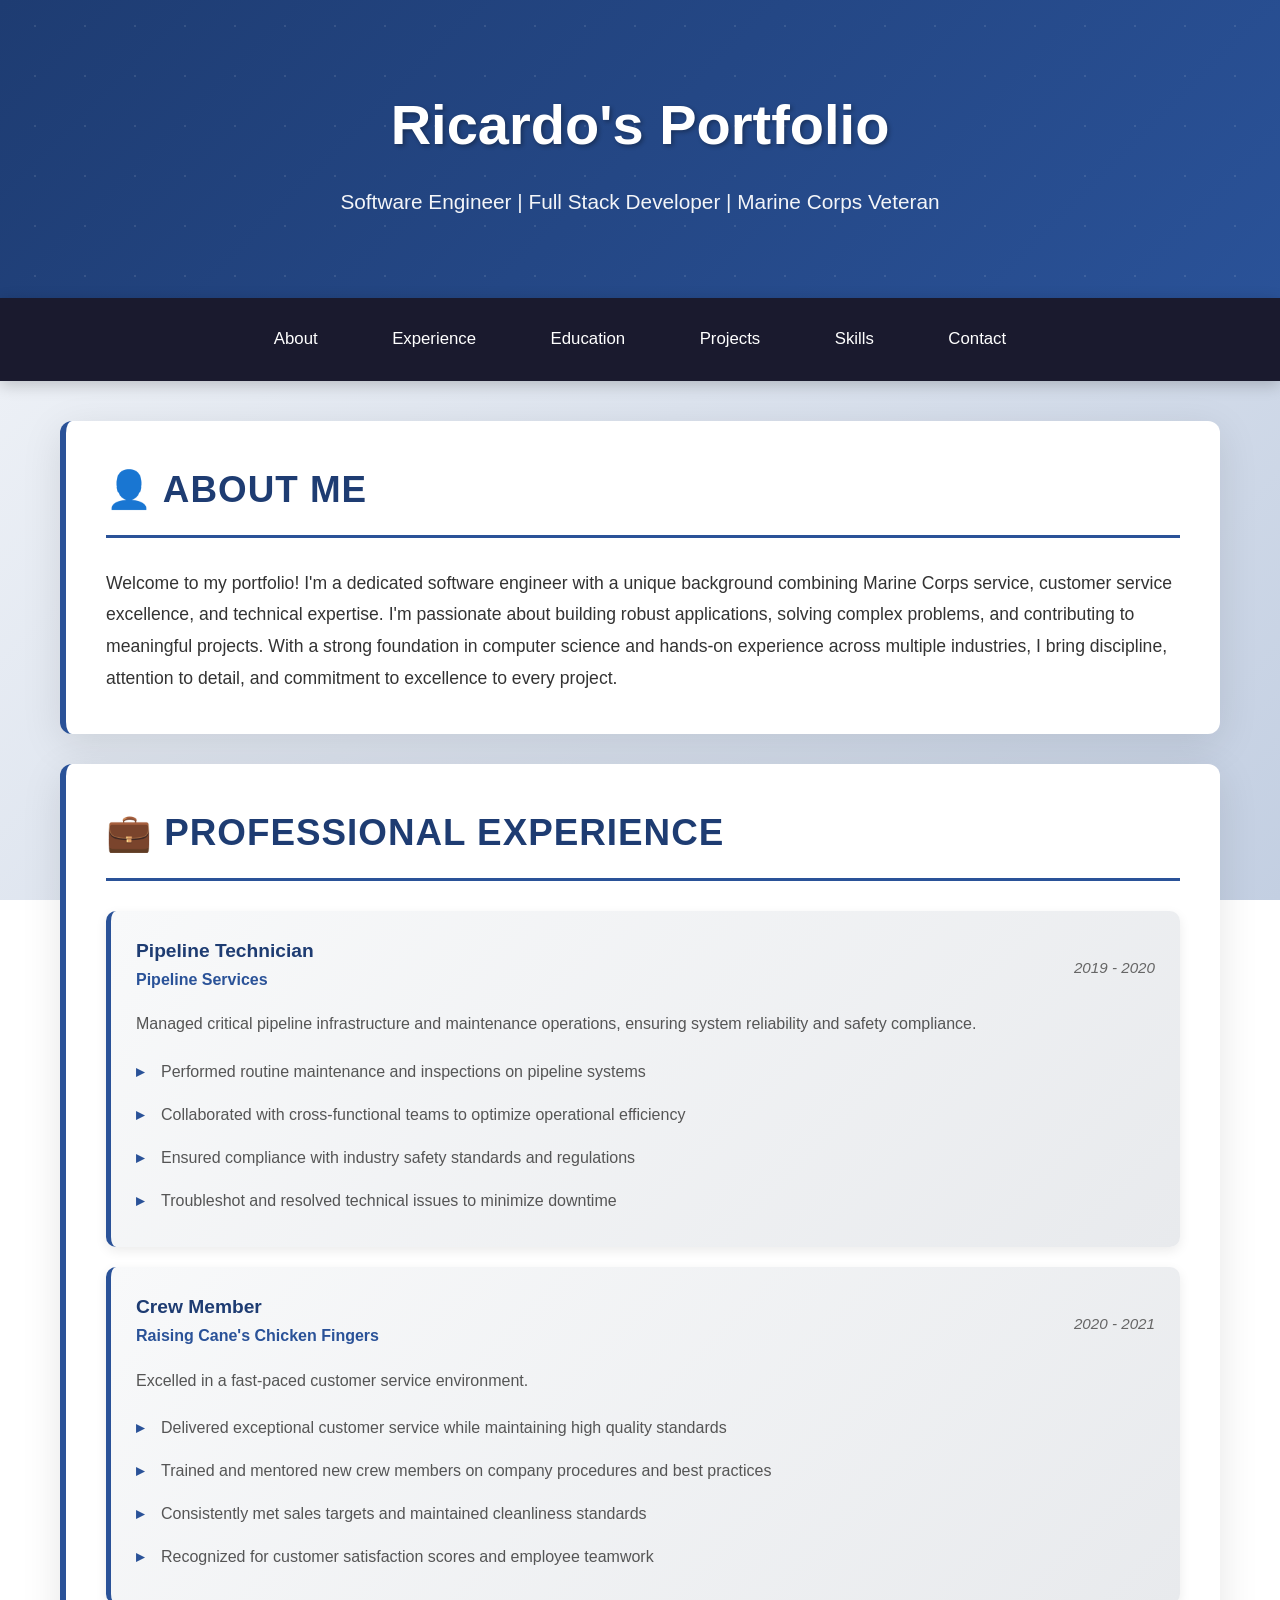
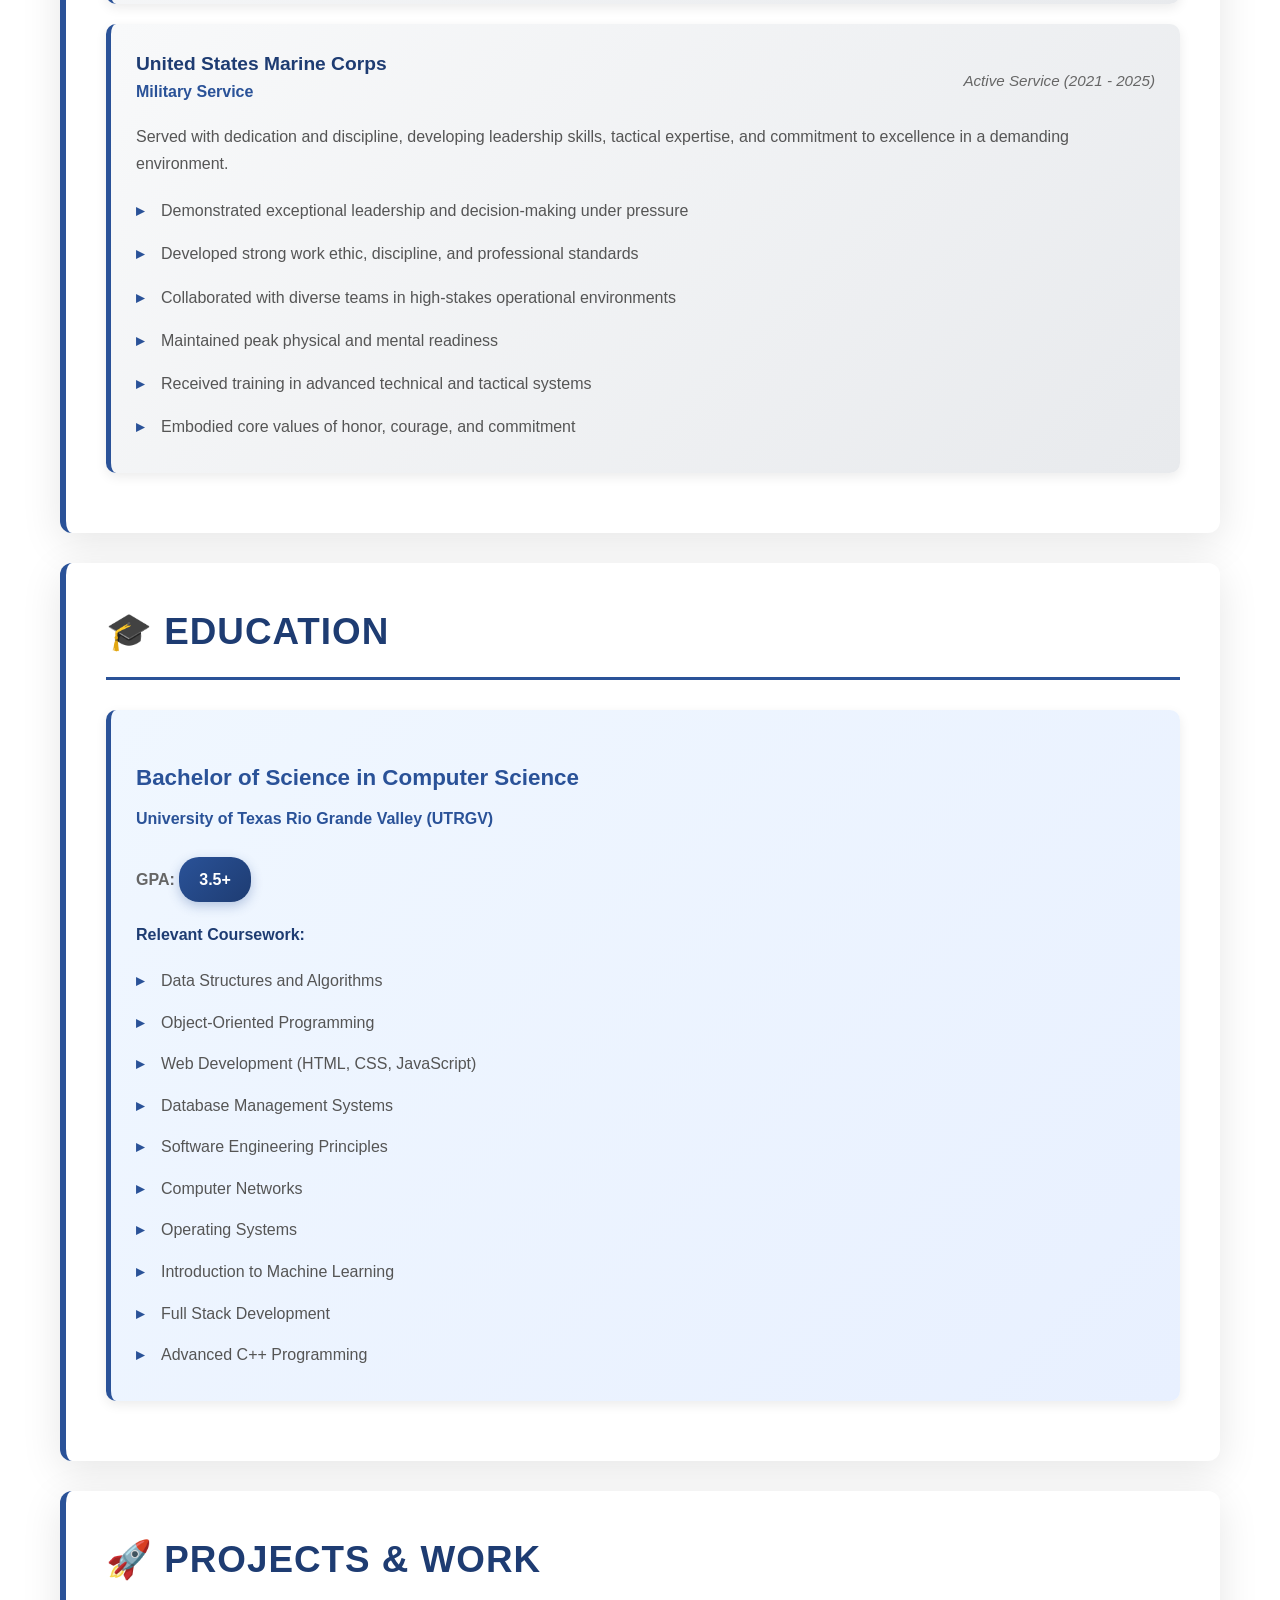
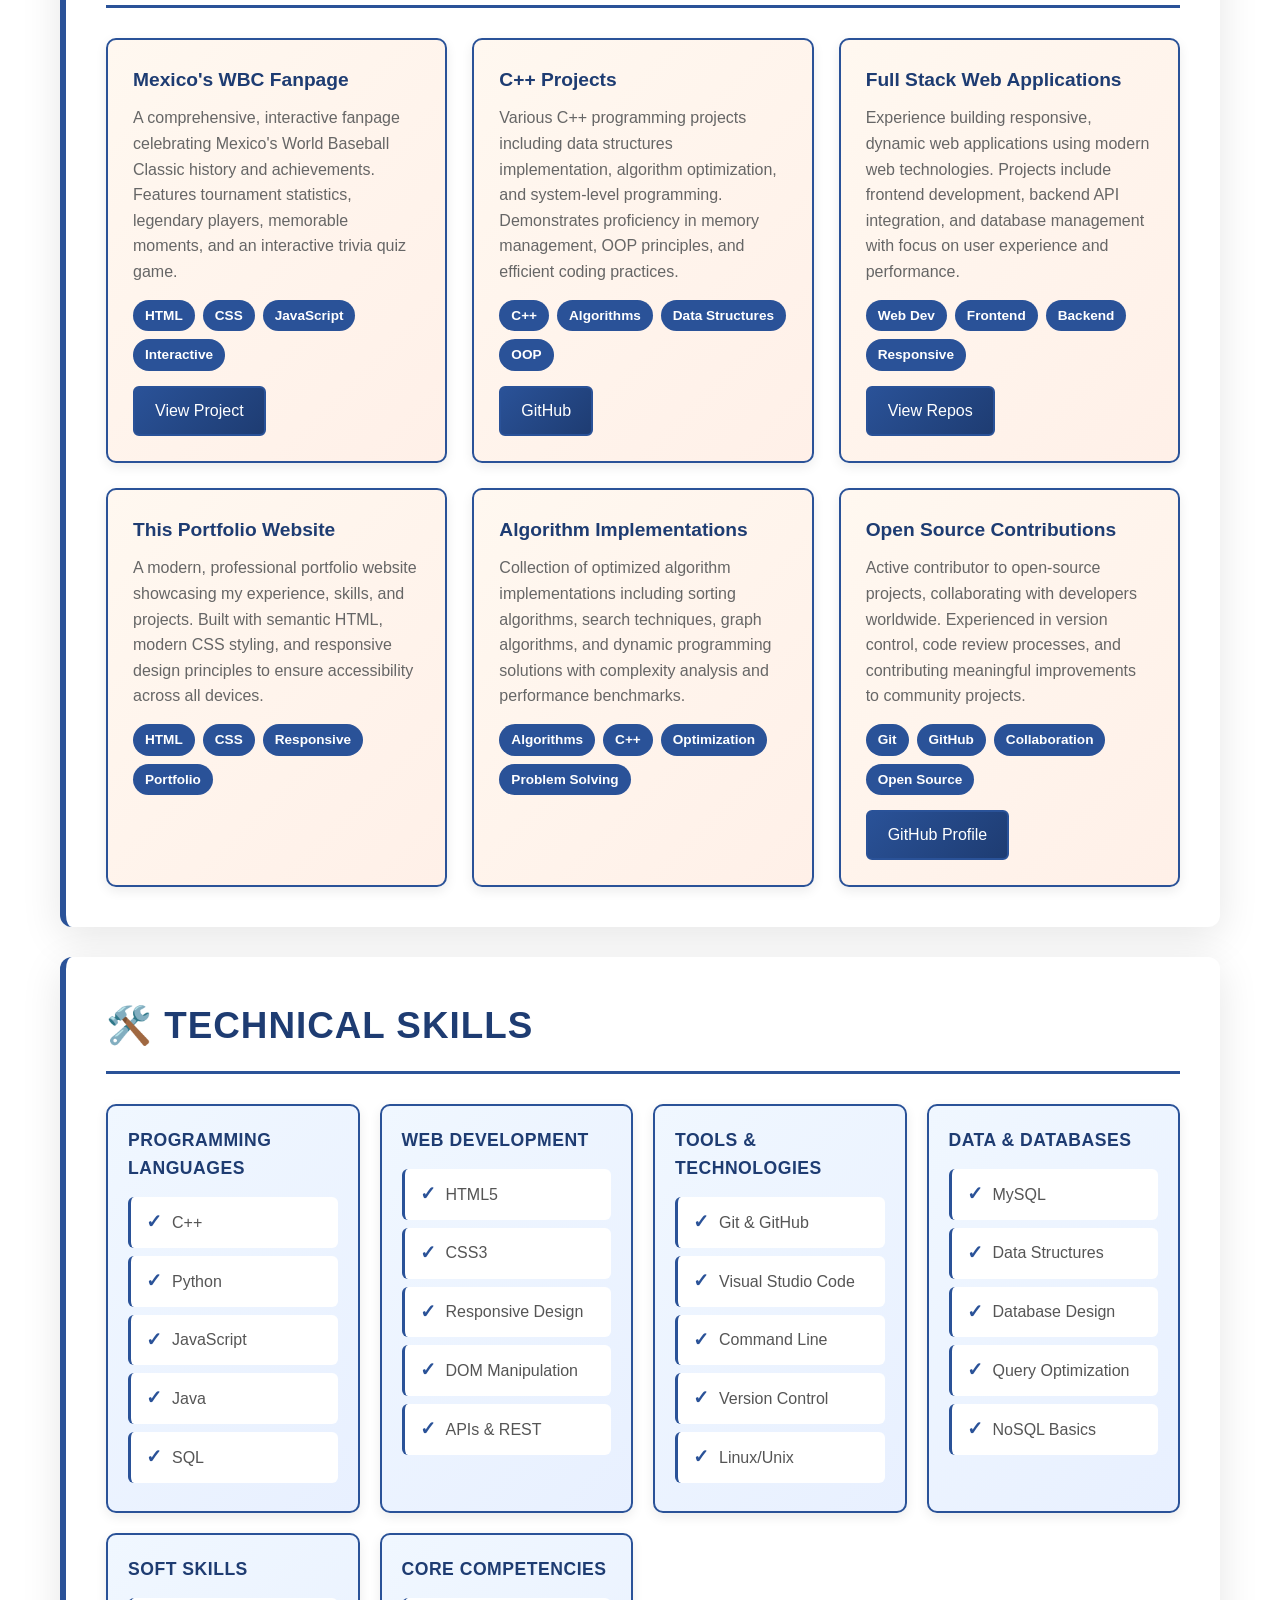
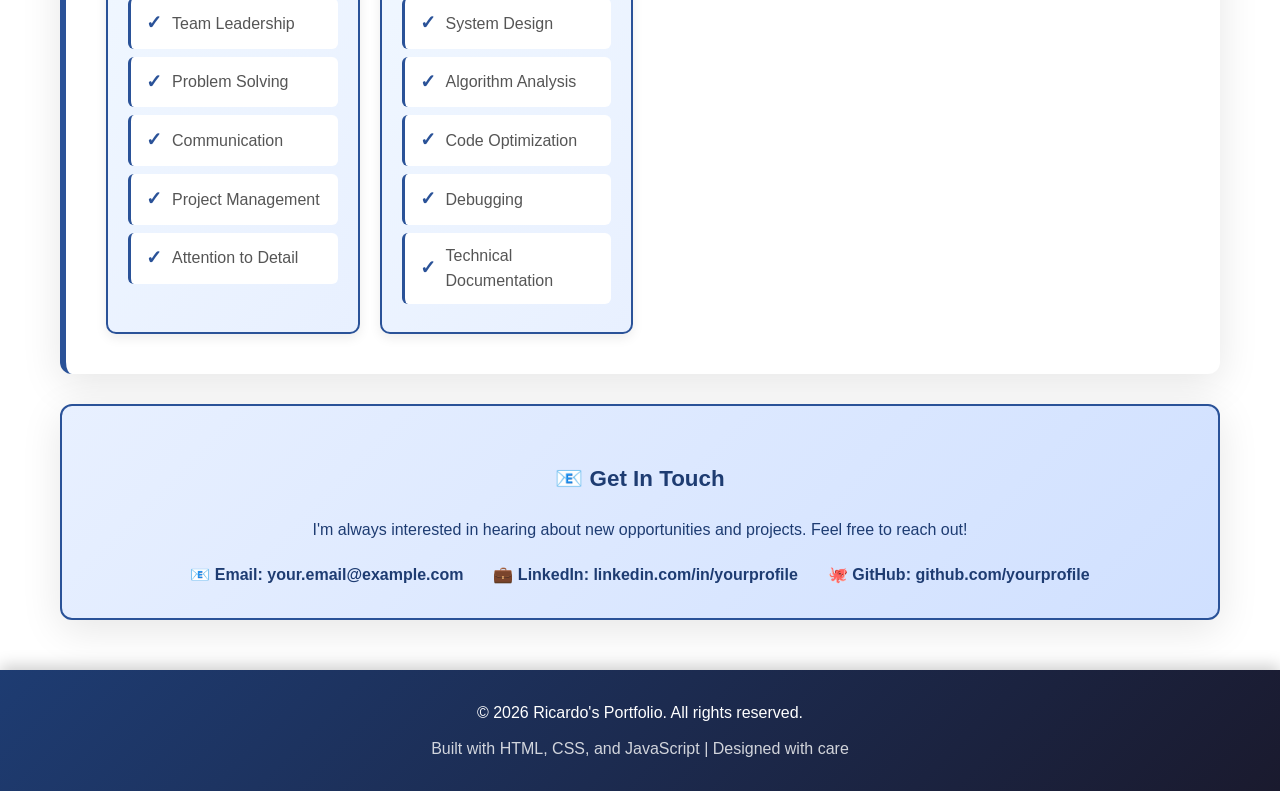
==== index.html @ 80ebcde3 "Template" ====
<!DOCTYPE html>
<html lang="en">
<head>
    <meta charset="UTF-8">
    <meta name="viewport" content="width=device-width, initial-scale=1.0">
    <title>Ricardo's Portfolio - Software Engineer & Marine</title>
    <style>
        * {
            margin: 0;
            padding: 0;
            box-sizing: border-box;
        }
        
        body {
            font-family: 'Segoe UI', Tahoma, Geneva, Verdana, sans-serif;
            line-height: 1.6;
            color: #333;
            background: linear-gradient(135deg, #f5f7fa 0%, #c3cfe2 100%);
            background-attachment: fixed;
        }
        
        header {
            background: linear-gradient(135deg, #1e3c72 0%, #2a5298 100%);
            color: white;
            text-align: center;
            padding: 80px 20px;
            box-shadow: 0 8px 32px rgba(0,0,0,0.2);
            position: relative;
            overflow: hidden;
        }
        
        header::before {
            content: '';
            position: absolute;
            top: -50%;
            left: -50%;
            width: 200%;
            height: 200%;
            background: radial-gradient(circle, rgba(255,255,255,0.1) 1px, transparent 1px);
            background-size: 50px 50px;
            animation: slide 20s linear infinite;
        }
        
        @keyframes slide {
            0% { transform: translate(0, 0); }
            100% { transform: translate(50px, 50px); }
        }
        
        header h1 {
            font-size: 3.5em;
            margin-bottom: 15px;
            text-shadow: 2px 2px 4px rgba(0,0,0,0.3);
            position: relative;
            z-index: 1;
        }
        
        header p {
            font-size: 1.3em;
            position: relative;
            z-index: 1;
            opacity: 0.95;
        }
        
        nav {
            background-color: #1a1a2e;
            padding: 20px;
            text-align: center;
            position: sticky;
            top: 0;
            z-index: 100;
            box-shadow: 0 4px 15px rgba(0,0,0,0.2);
        }
        
        nav a {
            color: white;
            margin: 0 20px;
            text-decoration: none;
            font-size: 1.05em;
            font-weight: 500;
            transition: all 0.3s;
            padding: 8px 15px;
            border-radius: 5px;
            display: inline-block;
        }
        
        nav a:hover {
            background-color: #2a5298;
            transform: scale(1.08);
        }
        
        main {
            max-width: 1200px;
            margin: 40px auto;
            padding: 0 20px;
        }
        
        section {
            background: white;
            margin: 30px 0;
            padding: 40px;
            border-radius: 12px;
            box-shadow: 0 10px 40px rgba(0,0,0,0.1);
            border-left: 6px solid #2a5298;
        }
        
        section h2 {
            color: #1e3c72;
            margin-bottom: 30px;
            font-size: 2.3em;
            border-bottom: 3px solid #2a5298;
            padding-bottom: 15px;
            text-transform: uppercase;
            letter-spacing: 1px;
        }
        
        section h3 {
            color: #2a5298;
            margin-top: 25px;
            margin-bottom: 10px;
            font-size: 1.4em;
        }
        
        .experience-item {
            background: linear-gradient(135deg, #f8f9fa 0%, #e8eaed 100%);
            padding: 25px;
            margin: 20px 0;
            border-radius: 10px;
            border-left: 5px solid #2a5298;
            box-shadow: 0 4px 12px rgba(0,0,0,0.08);
            transition: all 0.3s;
        }
        
        .experience-item:hover {
            transform: translateX(8px);
            box-shadow: 0 8px 20px rgba(42, 82, 152, 0.15);
        }
        
        .exp-header {
            display: flex;
            justify-content: space-between;
            align-items: center;
            margin-bottom: 10px;
            flex-wrap: wrap;
        }
        
        .exp-title {
            font-size: 1.2em;
            font-weight: bold;
            color: #1e3c72;
        }
        
        .exp-dates {
            color: #666;
            font-style: italic;
            font-size: 0.95em;
        }
        
        .exp-company {
            color: #2a5298;
            font-weight: bold;
            margin-bottom: 8px;
        }
        
        .exp-description {
            color: #555;
            line-height: 1.7;
            margin-top: 10px;
        }
        
        .bullet-list {
            list-style: none;
            margin-left: 0;
            margin-top: 12px;
        }
        
        .bullet-list li {
            padding: 8px 0;
            padding-left: 25px;
            position: relative;
            color: #555;
        }
        
        .bullet-list li::before {
            content: '▸';
            position: absolute;
            left: 0;
            color: #2a5298;
            font-weight: bold;
        }
        
        .education-item {
            background: linear-gradient(135deg, #f0f7ff 0%, #e8f0ff 100%);
            padding: 25px;
            margin: 20px 0;
            border-radius: 10px;
            border-left: 5px solid #2a5298;
            box-shadow: 0 4px 12px rgba(0,0,0,0.08);
        }
        
        .project-grid {
            display: grid;
            grid-template-columns: repeat(auto-fit, minmax(300px, 1fr));
            gap: 25px;
            margin-top: 25px;
        }
        
        .project-card {
            background: linear-gradient(135deg, #fff8f0 0%, #fff0e8 100%);
            padding: 25px;
            border-radius: 10px;
            border: 2px solid #2a5298;
            box-shadow: 0 4px 12px rgba(0,0,0,0.08);
            transition: all 0.4s;
            position: relative;
            overflow: hidden;
        }
        
        .project-card::before {
            content: '';
            position: absolute;
            top: 0;
            left: 0;
            right: 0;
            bottom: 0;
            background: linear-gradient(135deg, rgba(42, 82, 152, 0.1) 0%, transparent 100%);
            opacity: 0;
            transition: opacity 0.3s;
        }
        
        .project-card:hover {
            transform: translateY(-8px);
            box-shadow: 0 15px 35px rgba(42, 82, 152, 0.2);
            border-color: #1e3c72;
        }
        
        .project-card h4 {
            color: #1e3c72;
            margin-bottom: 10px;
            font-size: 1.2em;
            position: relative;
            z-index: 1;
        }
        
        .project-card p {
            color: #666;
            margin-bottom: 15px;
            position: relative;
            z-index: 1;
        }
        
        .project-tags {
            display: flex;
            flex-wrap: wrap;
            gap: 8px;
            margin-top: 15px;
            position: relative;
            z-index: 1;
        }
        
        .tag {
            background: #2a5298;
            color: white;
            padding: 5px 12px;
            border-radius: 20px;
            font-size: 0.85em;
            font-weight: bold;
        }
        
        .skills-grid {
            display: grid;
            grid-template-columns: repeat(auto-fit, minmax(250px, 1fr));
            gap: 20px;
            margin-top: 25px;
        }
        
        .skill-category {
            background: linear-gradient(135deg, #f0f7ff 0%, #e8f0ff 100%);
            padding: 20px;
            border-radius: 10px;
            border: 2px solid #2a5298;
            box-shadow: 0 4px 12px rgba(0,0,0,0.08);
        }
        
        .skill-category h4 {
            color: #1e3c72;
            margin-bottom: 15px;
            font-size: 1.1em;
            text-transform: uppercase;
            letter-spacing: 0.5px;
        }
        
        .skill-item {
            background: white;
            padding: 10px 15px;
            margin: 8px 0;
            border-radius: 6px;
            color: #555;
            border-left: 3px solid #2a5298;
            display: flex;
            align-items: center;
        }
        
        .skill-item::before {
            content: '✓';
            color: #2a5298;
            font-weight: bold;
            margin-right: 10px;
            font-size: 1.2em;
        }
        
        .gpa-badge {
            display: inline-block;
            background: linear-gradient(135deg, #2a5298 0%, #1e3c72 100%);
            color: white;
            padding: 10px 20px;
            border-radius: 20px;
            font-weight: bold;
            margin-top: 15px;
            box-shadow: 0 4px 12px rgba(42, 82, 152, 0.3);
        }
        
        .link-button {
            display: inline-block;
            background: linear-gradient(135deg, #2a5298 0%, #1e3c72 100%);
            color: white;
            padding: 10px 20px;
            border-radius: 6px;
            text-decoration: none;
            margin-top: 15px;
            margin-right: 10px;
            transition: all 0.3s;
            border: 2px solid #2a5298;
        }
        
        .link-button:hover {
            background: white;
            color: #2a5298;
            transform: scale(1.05);
        }
        
        footer {
            background: linear-gradient(135deg, #1e3c72 0%, #1a1a2e 100%);
            color: white;
            text-align: center;
            padding: 30px 20px;
            margin-top: 50px;
            box-shadow: 0 -4px 15px rgba(0,0,0,0.2);
        }
        
        .contact-section {
            background: linear-gradient(135deg, #e8f0ff 0%, #d0e0ff 100%);
            padding: 30px;
            border-radius: 12px;
            text-align: center;
            margin: 30px 0;
            border: 2px solid #2a5298;
        }
        
        .contact-section h3 {
            color: #1e3c72;
            margin-bottom: 20px;
        }
        
        .contact-info {
            display: flex;
            justify-content: center;
            gap: 30px;
            flex-wrap: wrap;
            margin-top: 20px;
        }
        
        .contact-item {
            color: #1e3c72;
            font-weight: bold;
        }
        
        @media (max-width: 768px) {
            header h1 {
                font-size: 2.2em;
            }
            
            nav a {
                margin: 5px 10px;
                font-size: 0.95em;
            }
            
            .exp-header {
                flex-direction: column;
                align-items: flex-start;
            }
            
            .exp-dates {
                margin-top: 10px;
            }
            
            section {
                padding: 20px;
            }
        }
    </style>
</head>
<body>
    <header>
        <h1>Ricardo's Portfolio</h1>
        <p>Software Engineer | Full Stack Developer | Marine Corps Veteran</p>
    </header>
    
    <nav>
        <a href="#about">About</a>
        <a href="#experience">Experience</a>
        <a href="#education">Education</a>
        <a href="#projects">Projects</a>
        <a href="#skills">Skills</a>
        <a href="#contact">Contact</a>
    </nav>
    
    <main>
        <!-- ABOUT SECTION -->
        <section id="about">
            <h2>👤 About Me</h2>
            <p style="font-size: 1.1em; line-height: 1.8;">Welcome to my portfolio! I'm a dedicated software engineer with a unique background combining Marine Corps service, customer service excellence, and technical expertise. I'm passionate about building robust applications, solving complex problems, and contributing to meaningful projects. With a strong foundation in computer science and hands-on experience across multiple industries, I bring discipline, attention to detail, and commitment to excellence to every project.</p>
        </section>
        
        <!-- EXPERIENCE SECTION -->
        <section id="experience">
            <h2>💼 Professional Experience</h2>
            
            <div class="experience-item">
                <div class="exp-header">
                    <div>
                        <div class="exp-title">Pipeline Technician</div>
                        <div class="exp-company">Pipeline Services</div>
                    </div>
                    <div class="exp-dates">2019 - 2020</div>
                </div>
                <div class="exp-description">
                    <p>Managed critical pipeline infrastructure and maintenance operations, ensuring system reliability and safety compliance.</p>
                    <ul class="bullet-list">
                        <li>Performed routine maintenance and inspections on pipeline systems</li>
                        <li>Collaborated with cross-functional teams to optimize operational efficiency</li>
                        <li>Ensured compliance with industry safety standards and regulations</li>
                        <li>Troubleshot and resolved technical issues to minimize downtime</li>
                    </ul>
                </div>
            </div>
            
            <div class="experience-item">
                <div class="exp-header">
                    <div>
                        <div class="exp-title">Crew Member </div>
                        <div class="exp-company">Raising Cane's Chicken Fingers</div>
                    </div>
                    <div class="exp-dates">2020 - 2021</div>
                </div>
                <div class="exp-description">
                    <p>Excelled in a fast-paced customer service environment.</p>
                    <ul class="bullet-list">
                        <li>Delivered exceptional customer service while maintaining high quality standards</li>
                        <li>Trained and mentored new crew members on company procedures and best practices</li>
                        <li>Consistently met sales targets and maintained cleanliness standards</li>
                        <li>Recognized for customer satisfaction scores and employee teamwork</li>
                    </ul>
                </div>
            </div>
            
            <div class="experience-item">
                <div class="exp-header">
                    <div>
                        <div class="exp-title">United States Marine Corps</div>
                        <div class="exp-company">Military Service</div>
                    </div>
                    <div class="exp-dates">Active Service (2021 - 2025)</div>
                </div>
                <div class="exp-description">
                    <p>Served with dedication and discipline, developing leadership skills, tactical expertise, and commitment to excellence in a demanding environment.</p>
                    <ul class="bullet-list">
                        <li>Demonstrated exceptional leadership and decision-making under pressure</li>
                        <li>Developed strong work ethic, discipline, and professional standards</li>
                        <li>Collaborated with diverse teams in high-stakes operational environments</li>
                        <li>Maintained peak physical and mental readiness</li>
                        <li>Received training in advanced technical and tactical systems</li>
                        <li>Embodied core values of honor, courage, and commitment</li>
                    </ul>
                </div>
            </div>
        </section>
        
        <!-- EDUCATION SECTION -->
        <section id="education">
            <h2>🎓 Education</h2>
            
            <div class="education-item">
                <h3>Bachelor of Science in Computer Science</h3>
                <p style="color: #2a5298; font-weight: bold; margin: 10px 0;">University of Texas Rio Grande Valley (UTRGV)</p>
                <p style="color: #666; margin: 10px 0;"><strong>GPA:</strong> <span class="gpa-badge">3.5+</span></p>
                
                <h4 style="color: #1e3c72; margin-top: 20px; margin-bottom: 10px;">Relevant Coursework:</h4>
                <ul class="bullet-list">
                    <li>Data Structures and Algorithms</li>
                    <li>Object-Oriented Programming</li>
                    <li>Web Development (HTML, CSS, JavaScript)</li>
                    <li>Database Management Systems</li>
                    <li>Software Engineering Principles</li>
                    <li>Computer Networks</li>
                    <li>Operating Systems</li>
                    <li>Introduction to Machine Learning</li>
                    <li>Full Stack Development</li>
                    <li>Advanced C++ Programming</li>
                </ul>
            </div>
        </section>
        
        <!-- PROJECTS SECTION -->
        <section id="projects">
            <h2>🚀 Projects & Work</h2>
            
            <div class="project-grid">
                <div class="project-card">
                    <h4>Mexico's WBC Fanpage</h4>
                    <p>A comprehensive, interactive fanpage celebrating Mexico's World Baseball Classic history and achievements. Features tournament statistics, legendary players, memorable moments, and an interactive trivia quiz game.</p>
                    <div class="project-tags">
                        <span class="tag">HTML</span>
                        <span class="tag">CSS</span>
                        <span class="tag">JavaScript</span>
                        <span class="tag">Interactive</span>
                    </div>
                    <a href="page.html" class="link-button">View Project</a>
                </div>
                
                <div class="project-card">
                    <h4>C++ Projects</h4>
                    <p>Various C++ programming projects including data structures implementation, algorithm optimization, and system-level programming. Demonstrates proficiency in memory management, OOP principles, and efficient coding practices.</p>
                    <div class="project-tags">
                        <span class="tag">C++</span>
                        <span class="tag">Algorithms</span>
                        <span class="tag">Data Structures</span>
                        <span class="tag">OOP</span>
                    </div>
                    <a href="https://github.com" class="link-button" target="_blank">GitHub</a>
                </div>
                
                <div class="project-card">
                    <h4>Full Stack Web Applications</h4>
                    <p>Experience building responsive, dynamic web applications using modern web technologies. Projects include frontend development, backend API integration, and database management with focus on user experience and performance.</p>
                    <div class="project-tags">
                        <span class="tag">Web Dev</span>
                        <span class="tag">Frontend</span>
                        <span class="tag">Backend</span>
                        <span class="tag">Responsive</span>
                    </div>
                    <a href="https://github.com" class="link-button" target="_blank">View Repos</a>
                </div>
                
                <div class="project-card">
                    <h4>This Portfolio Website</h4>
                    <p>A modern, professional portfolio website showcasing my experience, skills, and projects. Built with semantic HTML, modern CSS styling, and responsive design principles to ensure accessibility across all devices.</p>
                    <div class="project-tags">
                        <span class="tag">HTML</span>
                        <span class="tag">CSS</span>
                        <span class="tag">Responsive</span>
                        <span class="tag">Portfolio</span>
                    </div>
                </div>
                
                <div class="project-card">
                    <h4>Algorithm Implementations</h4>
                    <p>Collection of optimized algorithm implementations including sorting algorithms, search techniques, graph algorithms, and dynamic programming solutions with complexity analysis and performance benchmarks.</p>
                    <div class="project-tags">
                        <span class="tag">Algorithms</span>
                        <span class="tag">C++</span>
                        <span class="tag">Optimization</span>
                        <span class="tag">Problem Solving</span>
                    </div>
                </div>
                
                <div class="project-card">
                    <h4>Open Source Contributions</h4>
                    <p>Active contributor to open-source projects, collaborating with developers worldwide. Experienced in version control, code review processes, and contributing meaningful improvements to community projects.</p>
                    <div class="project-tags">
                        <span class="tag">Git</span>
                        <span class="tag">GitHub</span>
                        <span class="tag">Collaboration</span>
                        <span class="tag">Open Source</span>
                    </div>
                    <a href="https://github.com" class="link-button" target="_blank">GitHub Profile</a>
                </div>
            </div>
        </section>
        
        <!-- SKILLS SECTION -->
        <section id="skills">
            <h2>🛠️ Technical Skills</h2>
            
            <div class="skills-grid">
                <div class="skill-category">
                    <h4>Programming Languages</h4>
                    <div class="skill-item">C++</div>
                    <div class="skill-item">Python</div>
                    <div class="skill-item">JavaScript</div>
                    <div class="skill-item">Java</div>
                    <div class="skill-item">SQL</div>
                </div>
                
                <div class="skill-category">
                    <h4>Web Development</h4>
                    <div class="skill-item">HTML5</div>
                    <div class="skill-item">CSS3</div>
                    <div class="skill-item">Responsive Design</div>
                    <div class="skill-item">DOM Manipulation</div>
                    <div class="skill-item">APIs & REST</div>
                </div>
                
                <div class="skill-category">
                    <h4>Tools & Technologies</h4>
                    <div class="skill-item">Git & GitHub</div>
                    <div class="skill-item">Visual Studio Code</div>
                    <div class="skill-item">Command Line</div>
                    <div class="skill-item">Version Control</div>
                    <div class="skill-item">Linux/Unix</div>
                </div>
                
                <div class="skill-category">
                    <h4>Data & Databases</h4>
                    <div class="skill-item">MySQL</div>
                    <div class="skill-item">Data Structures</div>
                    <div class="skill-item">Database Design</div>
                    <div class="skill-item">Query Optimization</div>
                    <div class="skill-item">NoSQL Basics</div>
                </div>
                
                <div class="skill-category">
                    <h4>Soft Skills</h4>
                    <div class="skill-item">Team Leadership</div>
                    <div class="skill-item">Problem Solving</div>
                    <div class="skill-item">Communication</div>
                    <div class="skill-item">Project Management</div>
                    <div class="skill-item">Attention to Detail</div>
                </div>
                
                <div class="skill-category">
                    <h4>Core Competencies</h4>
                    <div class="skill-item">System Design</div>
                    <div class="skill-item">Algorithm Analysis</div>
                    <div class="skill-item">Code Optimization</div>
                    <div class="skill-item">Debugging</div>
                    <div class="skill-item">Technical Documentation</div>
                </div>
            </div>
        </section>
        
        <!-- CONTACT SECTION -->
        <section id="contact" class="contact-section">
            <h3>📧 Get In Touch</h3>
            <p style="margin: 15px 0; color: #1e3c72;">I'm always interested in hearing about new opportunities and projects. Feel free to reach out!</p>
            <div class="contact-info">
                <div class="contact-item">📧 Email: your.email@example.com</div>
                <div class="contact-item">💼 LinkedIn: linkedin.com/in/yourprofile</div>
                <div class="contact-item">🐙 GitHub: github.com/yourprofile</div>
            </div>
        </section>
    </main>
    
    <footer>
        <p>&copy; 2026 Ricardo's Portfolio. All rights reserved.</p>
        <p style="margin-top: 10px; opacity: 0.8;">Built with HTML, CSS, and JavaScript | Designed with care</p>
    </footer>
</body>
</html>
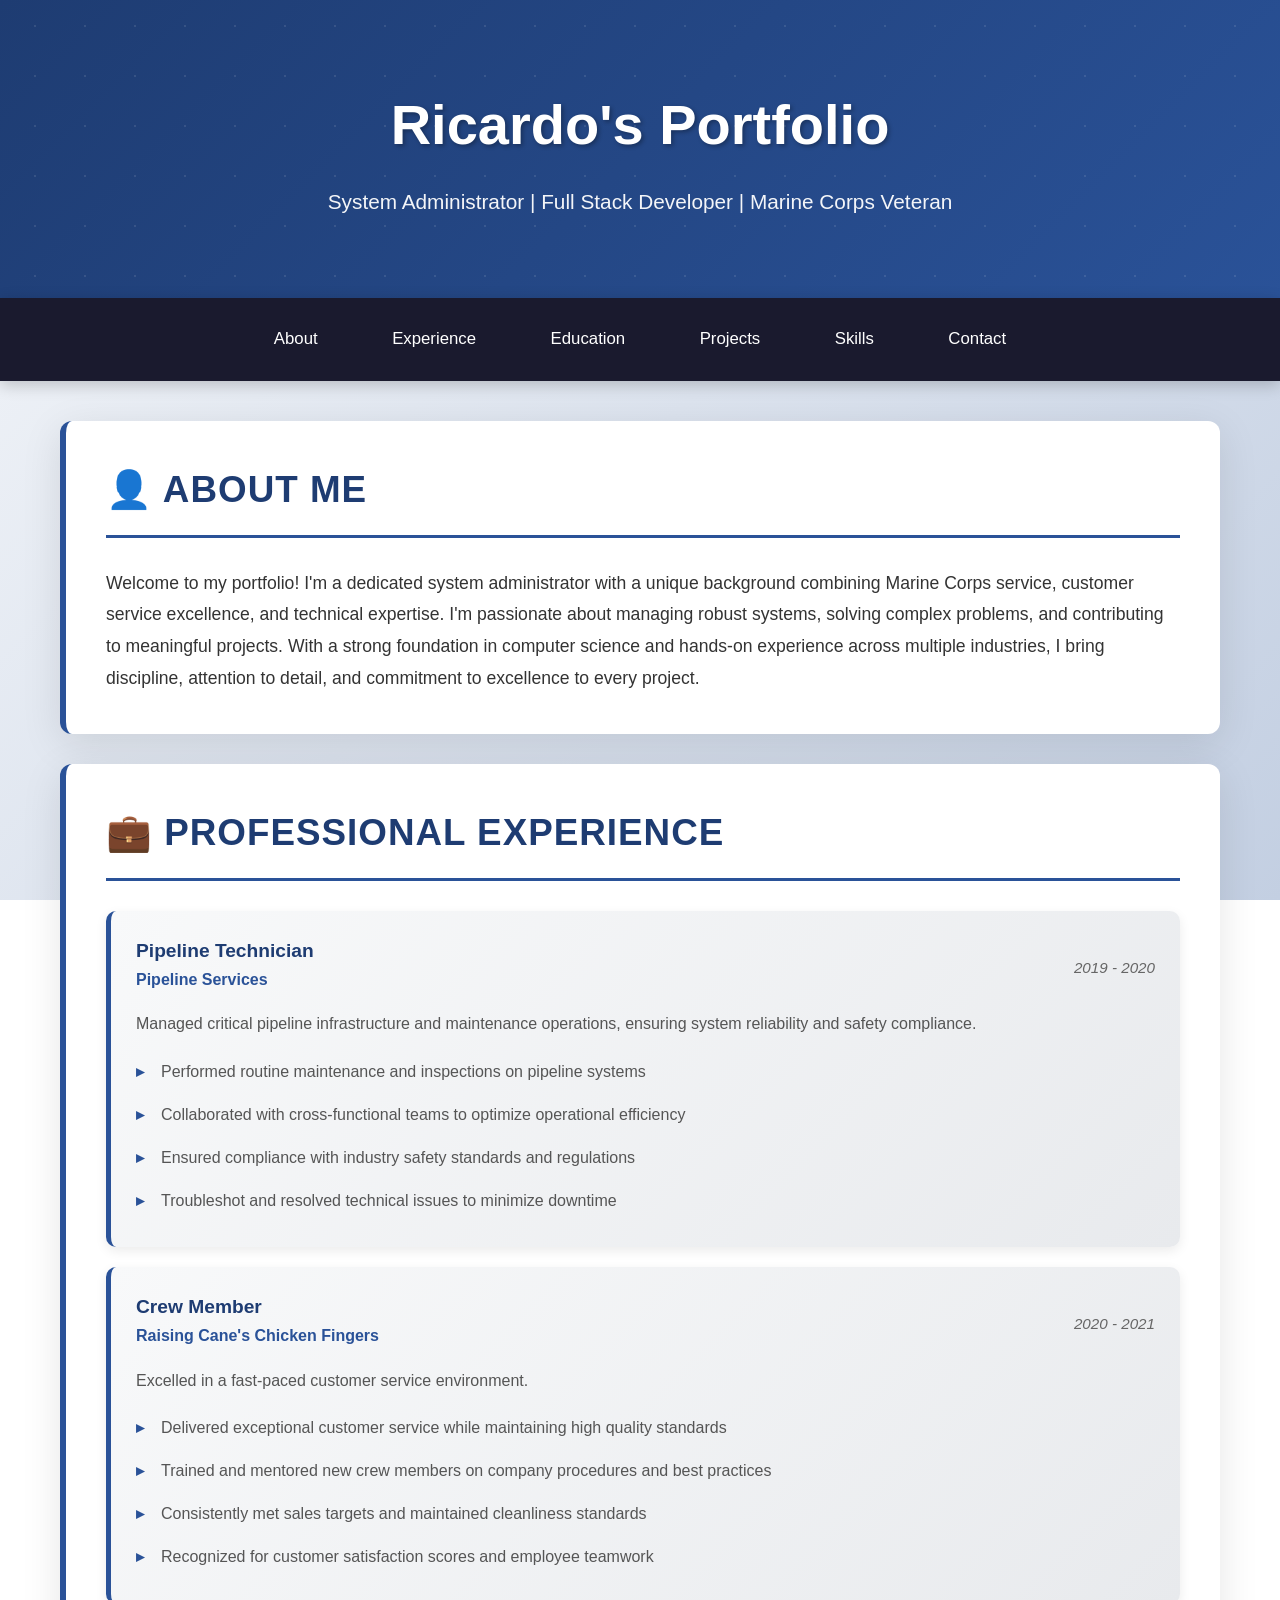
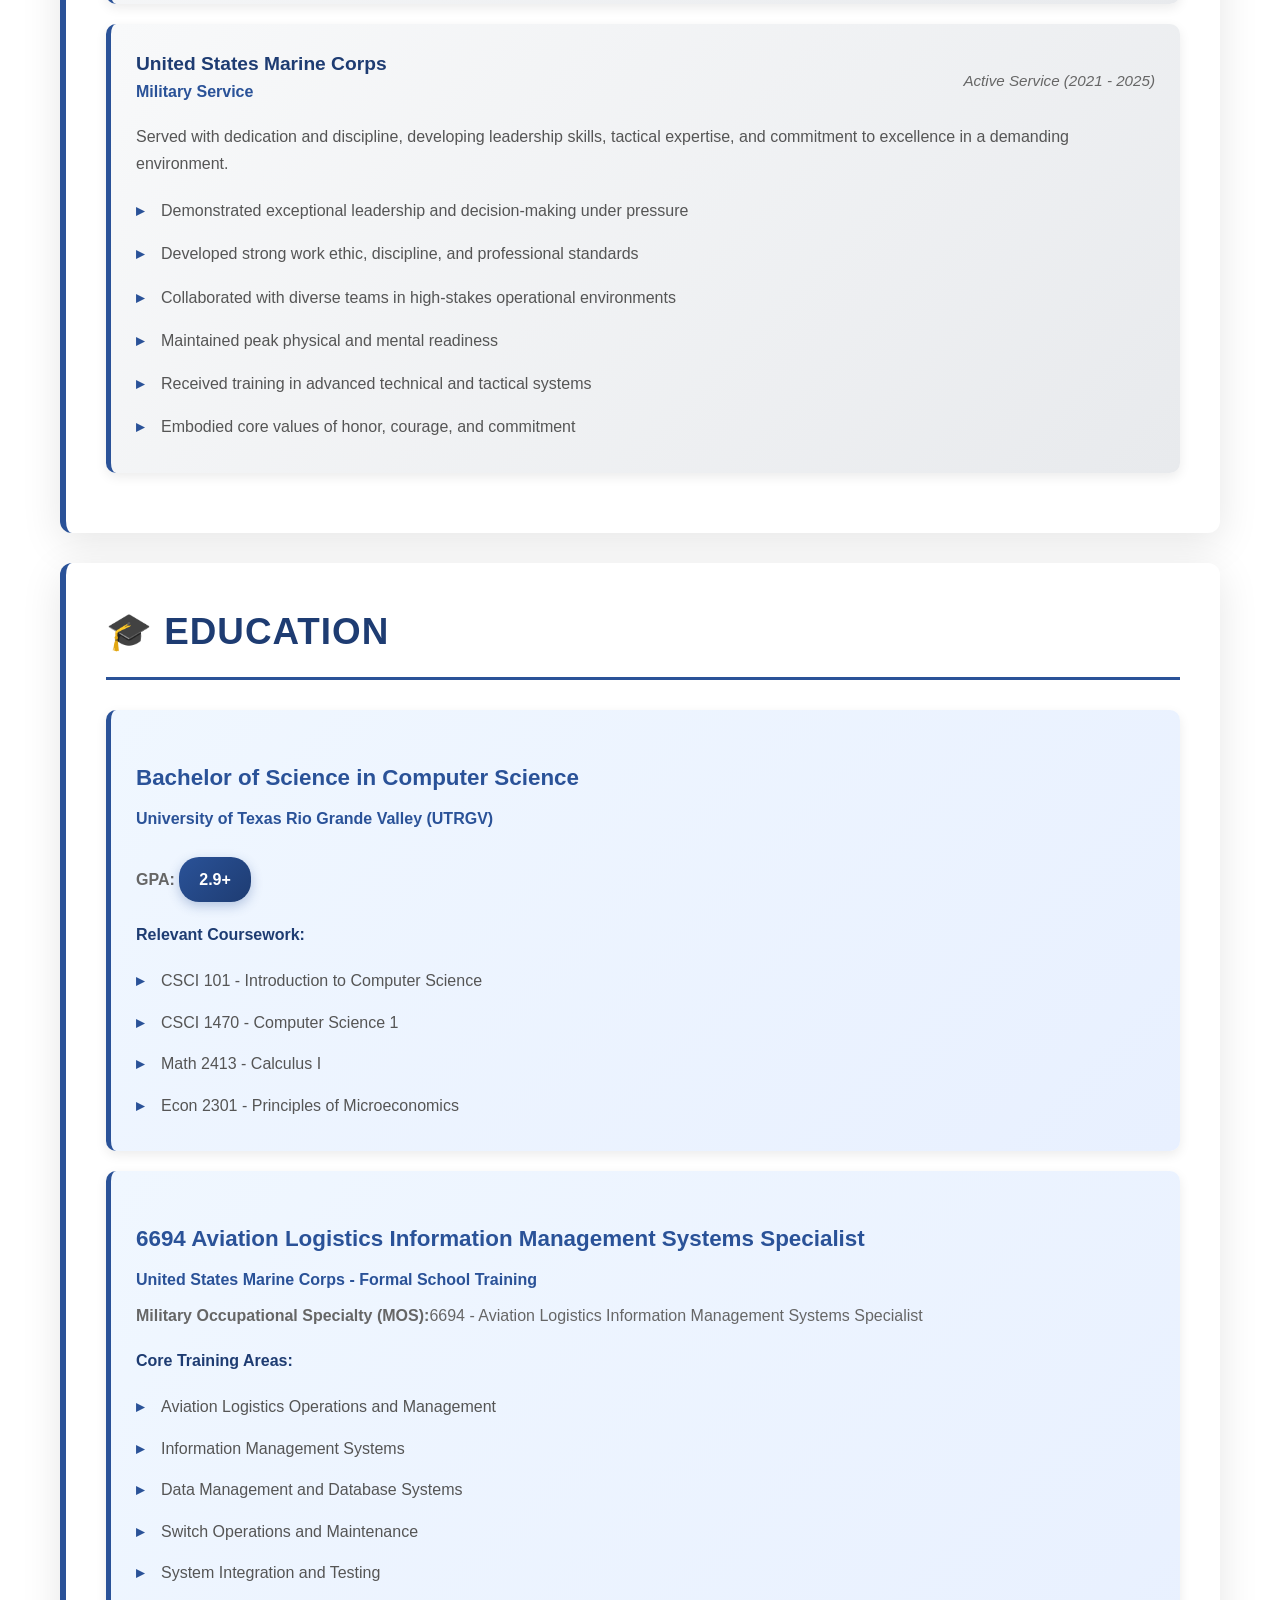
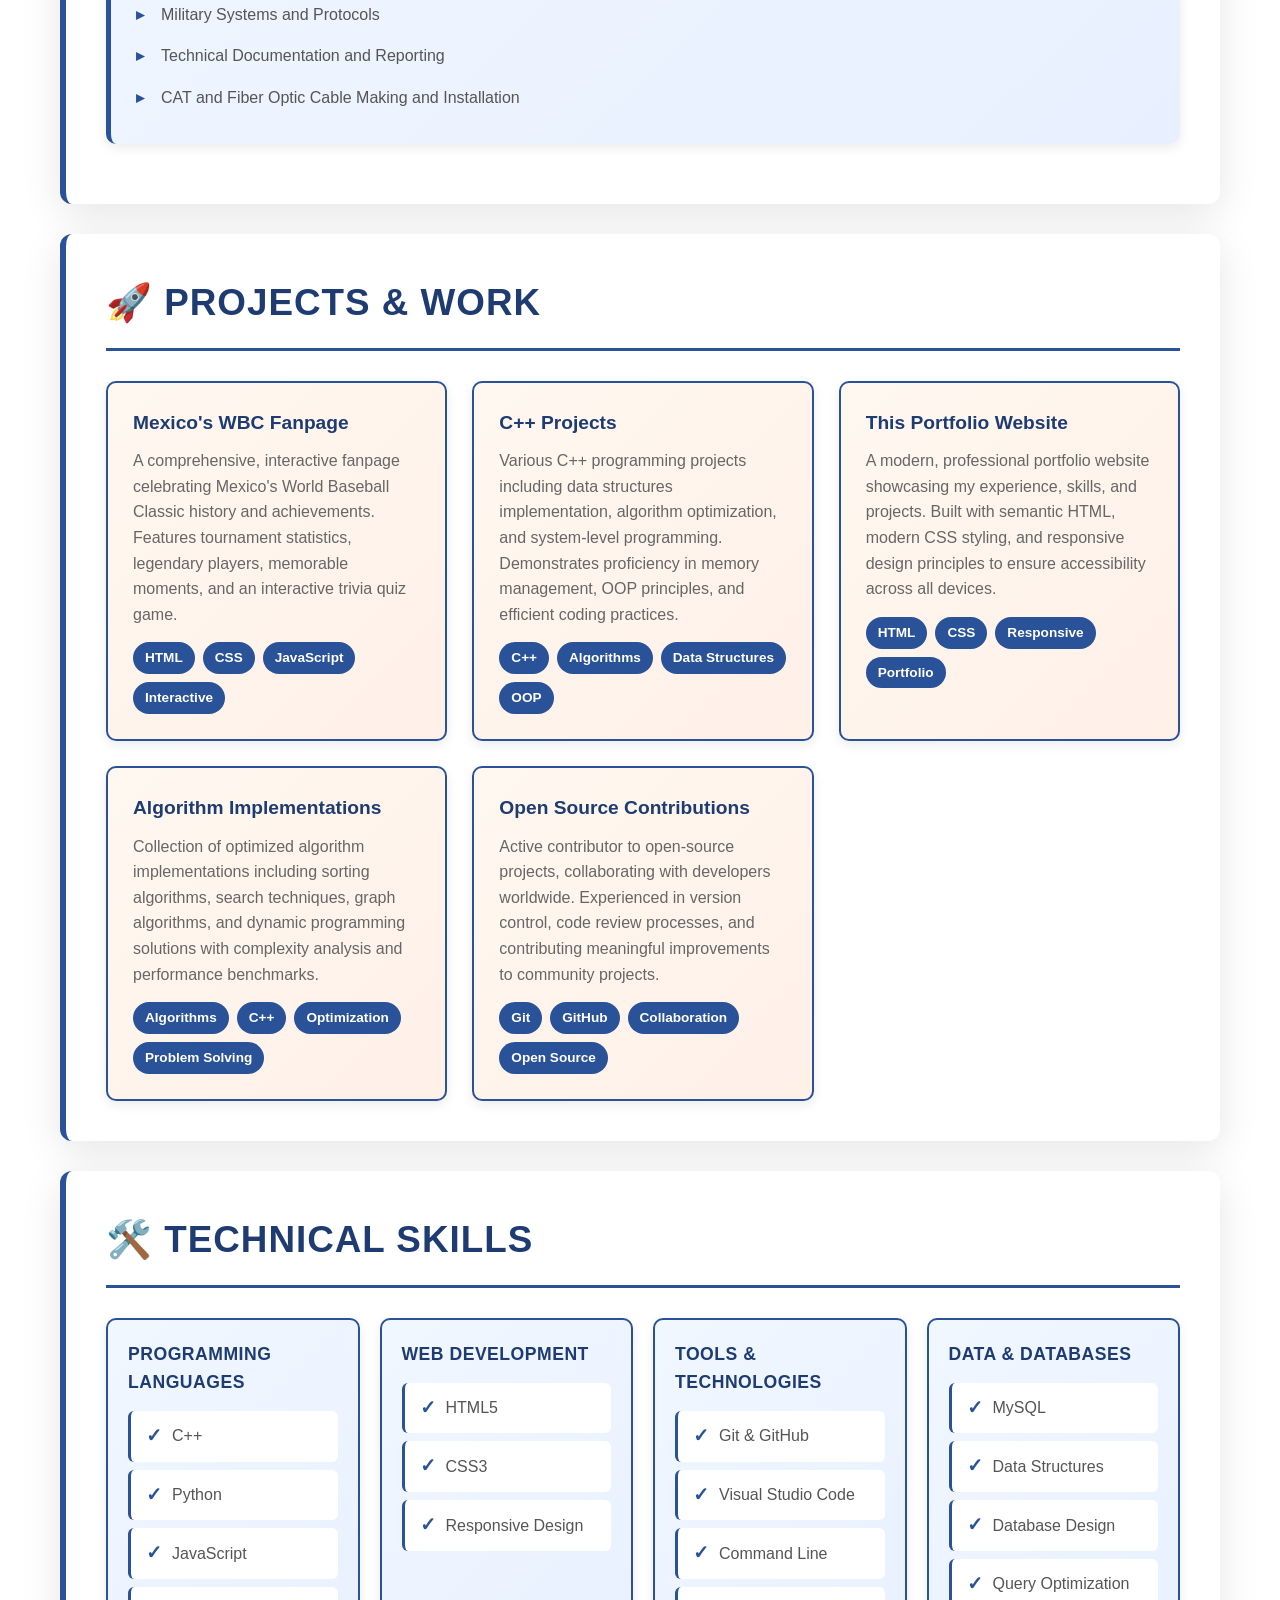
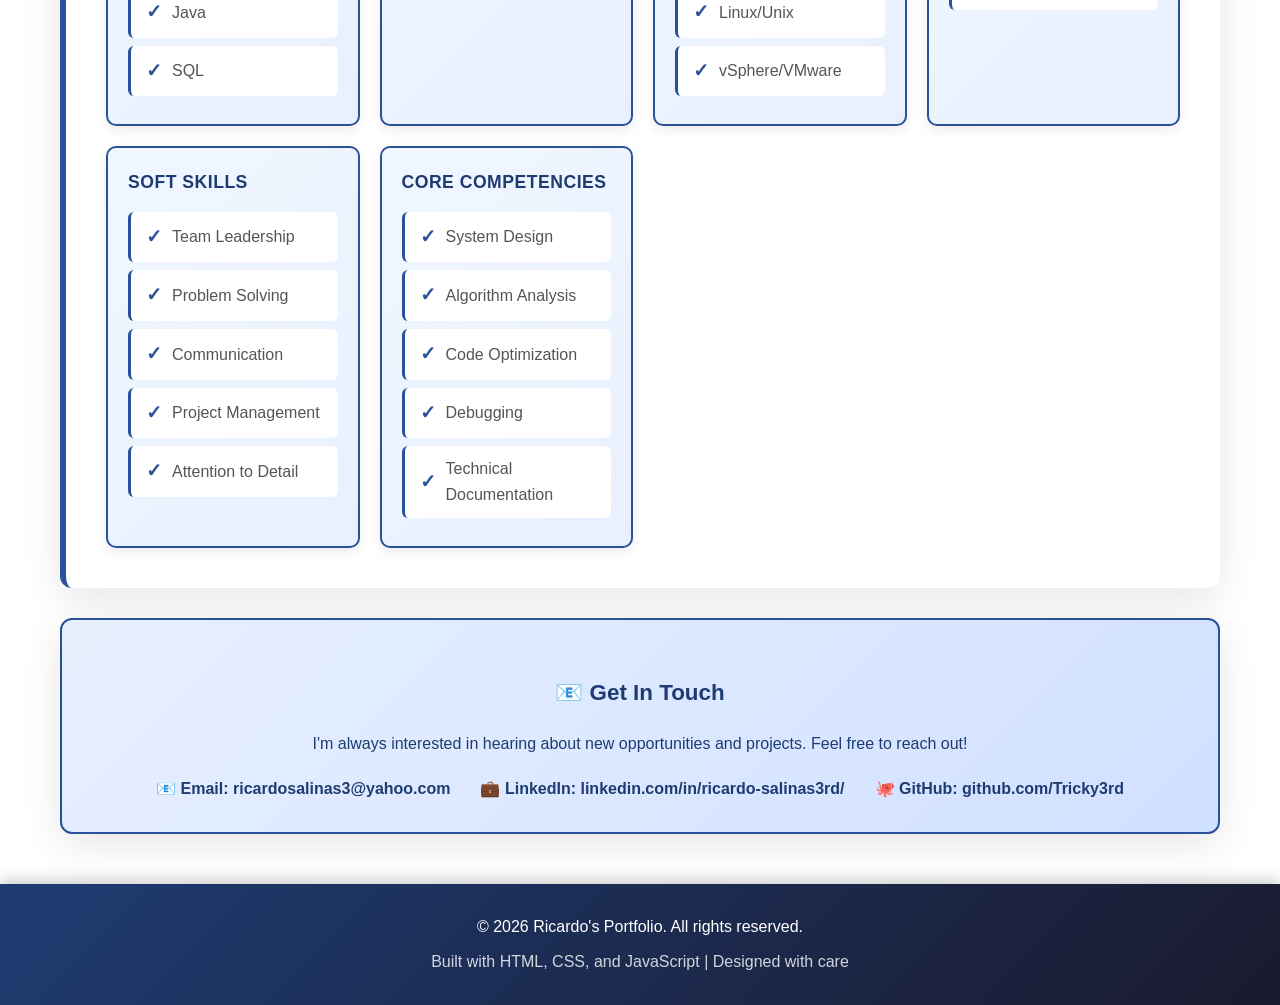
==== commit 587581c2: "Completed Edit" ====
--- a/index.html
+++ b/index.html
@@ -3,7 +3,7 @@
 <head>
     <meta charset="UTF-8">
     <meta name="viewport" content="width=device-width, initial-scale=1.0">
-    <title>Ricardo's Portfolio - Software Engineer & Marine</title>
+    <title>Ricardo's Portfolio - System Administrator & Marine</title>
     <style>
         * {
             margin: 0;
@@ -402,7 +402,7 @@
 <body>
     <header>
         <h1>Ricardo's Portfolio</h1>
-        <p>Software Engineer | Full Stack Developer | Marine Corps Veteran</p>
+        <p>System Administrator | Full Stack Developer | Marine Corps Veteran</p>
     </header>
     
     <nav>
@@ -418,7 +418,7 @@
         <!-- ABOUT SECTION -->
         <section id="about">
             <h2>👤 About Me</h2>
-            <p style="font-size: 1.1em; line-height: 1.8;">Welcome to my portfolio! I'm a dedicated software engineer with a unique background combining Marine Corps service, customer service excellence, and technical expertise. I'm passionate about building robust applications, solving complex problems, and contributing to meaningful projects. With a strong foundation in computer science and hands-on experience across multiple industries, I bring discipline, attention to detail, and commitment to excellence to every project.</p>
+            <p style="font-size: 1.1em; line-height: 1.8;">Welcome to my portfolio! I'm a dedicated system administrator with a unique background combining Marine Corps service, customer service excellence, and technical expertise. I'm passionate about managing robust systems, solving complex problems, and contributing to meaningful projects. With a strong foundation in computer science and hands-on experience across multiple industries, I bring discipline, attention to detail, and commitment to excellence to every project.</p>
         </section>
         
         <!-- EXPERIENCE SECTION -->
@@ -492,20 +492,32 @@
             <div class="education-item">
                 <h3>Bachelor of Science in Computer Science</h3>
                 <p style="color: #2a5298; font-weight: bold; margin: 10px 0;">University of Texas Rio Grande Valley (UTRGV)</p>
-                <p style="color: #666; margin: 10px 0;"><strong>GPA:</strong> <span class="gpa-badge">3.5+</span></p>
+                <p style="color: #666; margin: 10px 0;"><strong>GPA:</strong> <span class="gpa-badge">2.9+</span></p>
                 
                 <h4 style="color: #1e3c72; margin-top: 20px; margin-bottom: 10px;">Relevant Coursework:</h4>
                 <ul class="bullet-list">
-                    <li>Data Structures and Algorithms</li>
-                    <li>Object-Oriented Programming</li>
-                    <li>Web Development (HTML, CSS, JavaScript)</li>
-                    <li>Database Management Systems</li>
-                    <li>Software Engineering Principles</li>
-                    <li>Computer Networks</li>
-                    <li>Operating Systems</li>
-                    <li>Introduction to Machine Learning</li>
-                    <li>Full Stack Development</li>
-                    <li>Advanced C++ Programming</li>
+                    <li>CSCI 101 - Introduction to Computer Science</li>
+                    <li>CSCI 1470 - Computer Science 1</li>
+                    <li>Math 2413 - Calculus I</li>
+                    <li>Econ 2301 - Principles of Microeconomics</li>
+                </ul>
+            </div>
+            
+            <div class="education-item">
+                <h3>6694 Aviation Logistics Information Management Systems Specialist</h3>
+                <p style="color: #2a5298; font-weight: bold; margin: 10px 0;">United States Marine Corps - Formal School Training</p>
+                <p style="color: #666; margin: 10px 0;"><strong>Military Occupational Specialty (MOS):</strong>6694 - Aviation Logistics Information Management Systems Specialist</p>
+                
+                <h4 style="color: #1e3c72; margin-top: 20px; margin-bottom: 10px;">Core Training Areas:</h4>
+                <ul class="bullet-list">
+                    <li>Aviation Logistics Operations and Management</li>
+                    <li>Information Management Systems</li>
+                    <li>Data Management and Database Systems</li>
+                    <li>Switch Operations and Maintenance</li>
+                    <li>System Integration and Testing</li>
+                    <li>Military Systems and Protocols</li>
+                    <li>Technical Documentation and Reporting</li>
+                    <li> CAT and Fiber Optic Cable Making and Installation</li>
                 </ul>
             </div>
         </section>
@@ -524,7 +536,6 @@
                         <span class="tag">JavaScript</span>
                         <span class="tag">Interactive</span>
                     </div>
-                    <a href="page.html" class="link-button">View Project</a>
                 </div>
                 
                 <div class="project-card">
@@ -536,19 +547,6 @@
                         <span class="tag">Data Structures</span>
                         <span class="tag">OOP</span>
                     </div>
-                    <a href="https://github.com" class="link-button" target="_blank">GitHub</a>
-                </div>
-                
-                <div class="project-card">
-                    <h4>Full Stack Web Applications</h4>
-                    <p>Experience building responsive, dynamic web applications using modern web technologies. Projects include frontend development, backend API integration, and database management with focus on user experience and performance.</p>
-                    <div class="project-tags">
-                        <span class="tag">Web Dev</span>
-                        <span class="tag">Frontend</span>
-                        <span class="tag">Backend</span>
-                        <span class="tag">Responsive</span>
-                    </div>
-                    <a href="https://github.com" class="link-button" target="_blank">View Repos</a>
                 </div>
                 
                 <div class="project-card">
@@ -582,7 +580,6 @@
                         <span class="tag">Collaboration</span>
                         <span class="tag">Open Source</span>
                     </div>
-                    <a href="https://github.com" class="link-button" target="_blank">GitHub Profile</a>
                 </div>
             </div>
         </section>
@@ -606,8 +603,6 @@
                     <div class="skill-item">HTML5</div>
                     <div class="skill-item">CSS3</div>
                     <div class="skill-item">Responsive Design</div>
-                    <div class="skill-item">DOM Manipulation</div>
-                    <div class="skill-item">APIs & REST</div>
                 </div>
                 
                 <div class="skill-category">
@@ -615,8 +610,8 @@
                     <div class="skill-item">Git & GitHub</div>
                     <div class="skill-item">Visual Studio Code</div>
                     <div class="skill-item">Command Line</div>
-                    <div class="skill-item">Version Control</div>
                     <div class="skill-item">Linux/Unix</div>
+                    <div class="skill-item">vSphere/VMware</div>
                 </div>
                 
                 <div class="skill-category">
@@ -625,7 +620,6 @@
                     <div class="skill-item">Data Structures</div>
                     <div class="skill-item">Database Design</div>
                     <div class="skill-item">Query Optimization</div>
-                    <div class="skill-item">NoSQL Basics</div>
                 </div>
                 
                 <div class="skill-category">
@@ -653,9 +647,9 @@
             <h3>📧 Get In Touch</h3>
             <p style="margin: 15px 0; color: #1e3c72;">I'm always interested in hearing about new opportunities and projects. Feel free to reach out!</p>
             <div class="contact-info">
-                <div class="contact-item">📧 Email: your.email@example.com</div>
-                <div class="contact-item">💼 LinkedIn: linkedin.com/in/yourprofile</div>
-                <div class="contact-item">🐙 GitHub: github.com/yourprofile</div>
+                <div class="contact-item">📧 Email: ricardosalinas3@yahoo.com</div>
+                <div class="contact-item">💼 LinkedIn: linkedin.com/in/ricardo-salinas3rd/</div>
+                <div class="contact-item">🐙 GitHub: github.com/Tricky3rd</div>
             </div>
         </section>
     </main>
